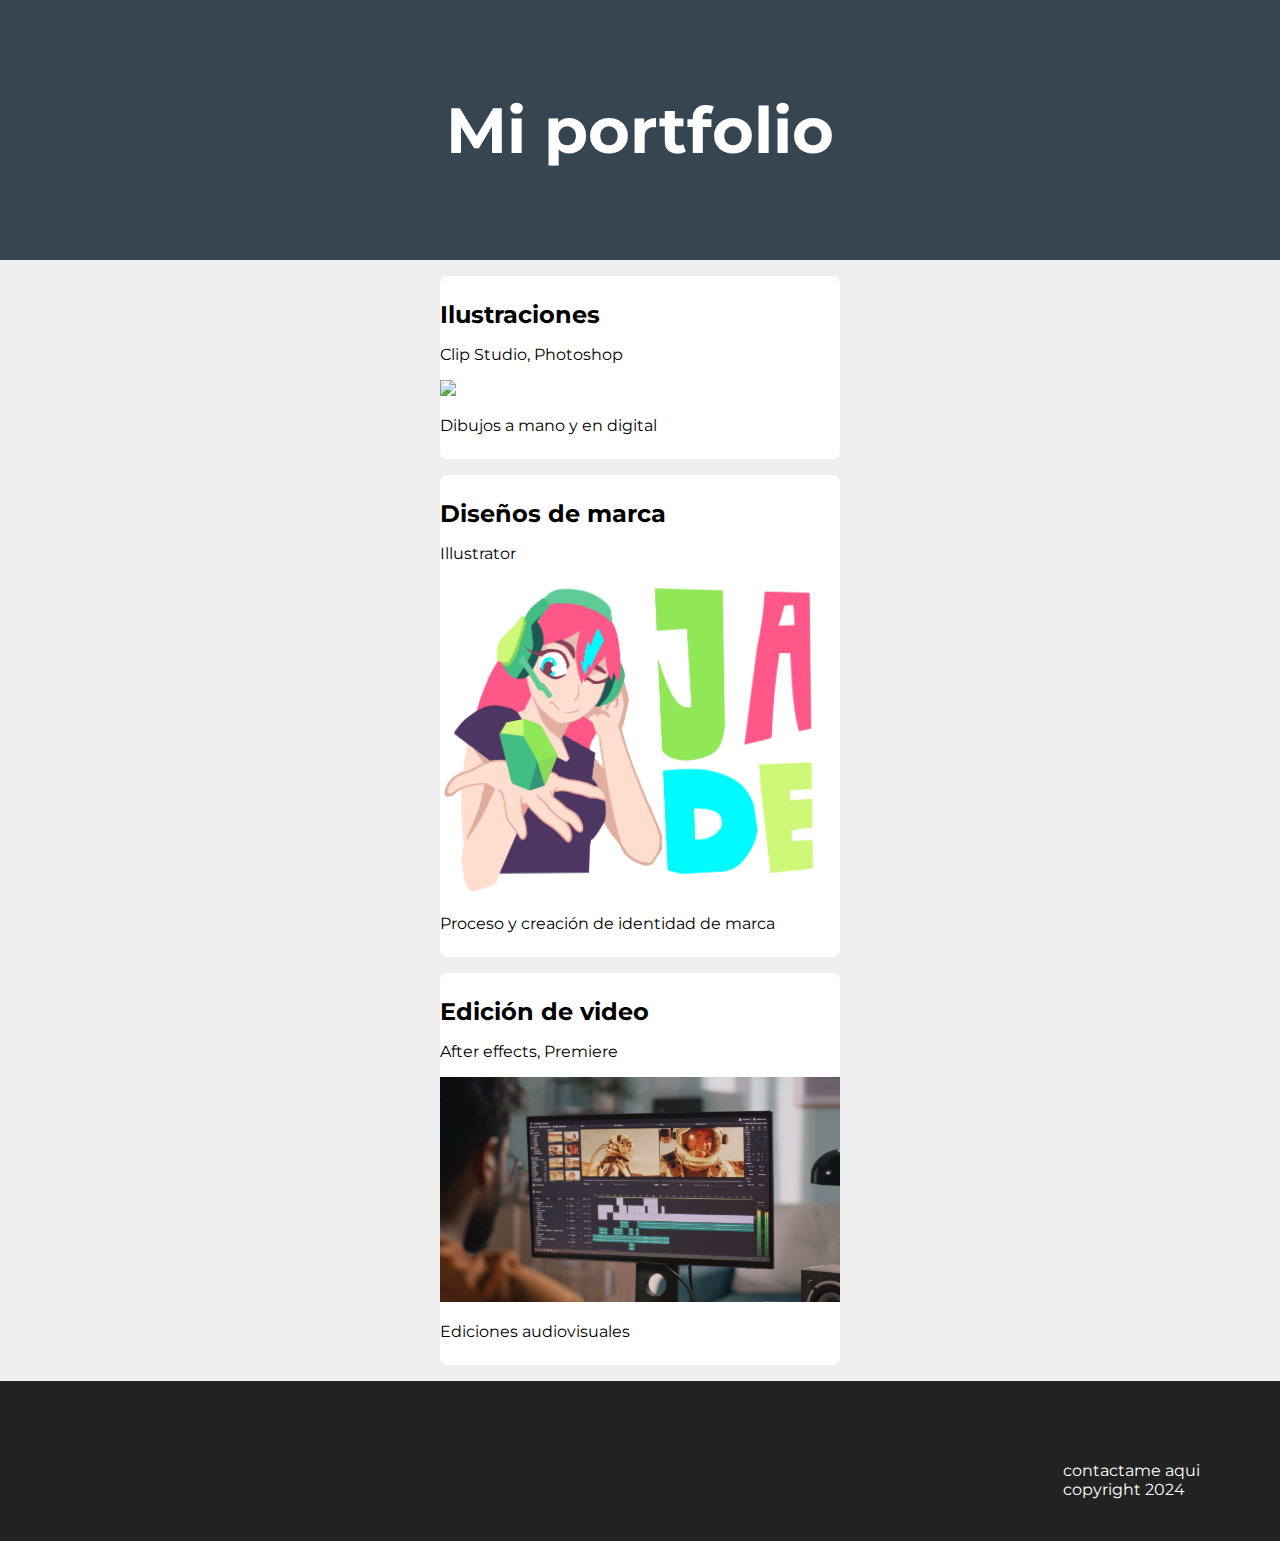
==== WEB/index.html @ 69479064 "Initial commit" ====
<!DOCTYPE html>
<html lang="en">
<head>
    <meta charset="UTF-8">
    <meta name="viewport" content="width=device-width, initial-scale=1.0">
    <title>Document</title>
    <link rel="preconnect" href="https://fonts.googleapis.com">
    <link rel="preconnect" href="https://fonts.gstatic.com" crossorigin>
    <link href="https://fonts.googleapis.com/css2?family=Montserrat:ital,wght@0,100..900;1,100..900&display=swap" rel="stylesheet">
    <link rel="stylesheet" href="css/style.css">
    <style>
        /* Estilos CSS específicos para index.html */
        a {
            text-decoration: none;
            color: inherit;
            cursor: pointer;
        }

        a:hover {
            color: inherit;
        }
    </style>
</head>
<body>
    <header id="titulo">
        <h1>Mi portfolio</h1>
    </header>
    <section class="container">
        <article class="post" onclick="window.location.href='seccion1/ilustraciones.html';">
            <h2>Ilustraciones</h2>
            <p>Clip Studio, Photoshop</p>
            <img src="img/ilustracion.png" width="400" />
            <p>Dibujos a mano y en digital</p>
        </article>
        <article class="post" onclick="window.location.href='seccion2/disenos_de_marca.html';">
            <h2>Diseños de marca</h2>
            <p>Illustrator</p>
            </h2>
            <img src="img/marca.png" width="400" />
            <p>Proceso y creación de identidad de marca</p>
        </article>
        <article class="post" onclick="window.location.href='seccion3/edicion_de_video.html';">
            <h2>Edición de video</h2>
            <p>After effects, Premiere</p>
            <img src="img/video.jpg" width="400" />
            <p>Ediciones audiovisuales</p>
        </article>
    </section>
    <footer>
        <section>
            <a href="mailto:mirandapm@gmail.com">contactame aqui</a>
            <p>copyright 2024</p>
        </section>
    </footer>
</body>
</html>
---- WEB/css/style.css ----
html {
  font-family: "Montserrat", sans-serif;
  font-optical-sizing: auto;
  font-weight: weight;
  font-style: normal;
}
body {
    margin: 0;
    background-color: #efefef;
}

header {
    background-color: #364552;
    color: white;
    padding: 3rem 2rem;
}

header h1 {
    font-size: 4rem;
    text-align: center;
}

.container {
    width: 400px;
    margin: 0 auto;
}

section article h2, section article p {
    margin: 1rem 0;
}

footer {
    background-color: #222;
    padding: 5rem;
    color: #fff;
}

footer section {
    float: right;
}

footer p {
    margin: 0;
}

footer a {
    transition: color 0.3s ease;
    color: #fff;
    text-decoration: none;
}

footer a:hover {
    color: cornflowerblue;
}

section article {
    transition: box-shadow 0.3s ease;
    background-color: white;
    margin: 1rem 0;
    border-radius: 0.5rem;
    padding: 0.5rem 0;
    cursor: pointer; 
}
s
section article:hover {
    box-shadow: 0 0.1rem 0.4rem rgba(0,0,0,0.3)
}
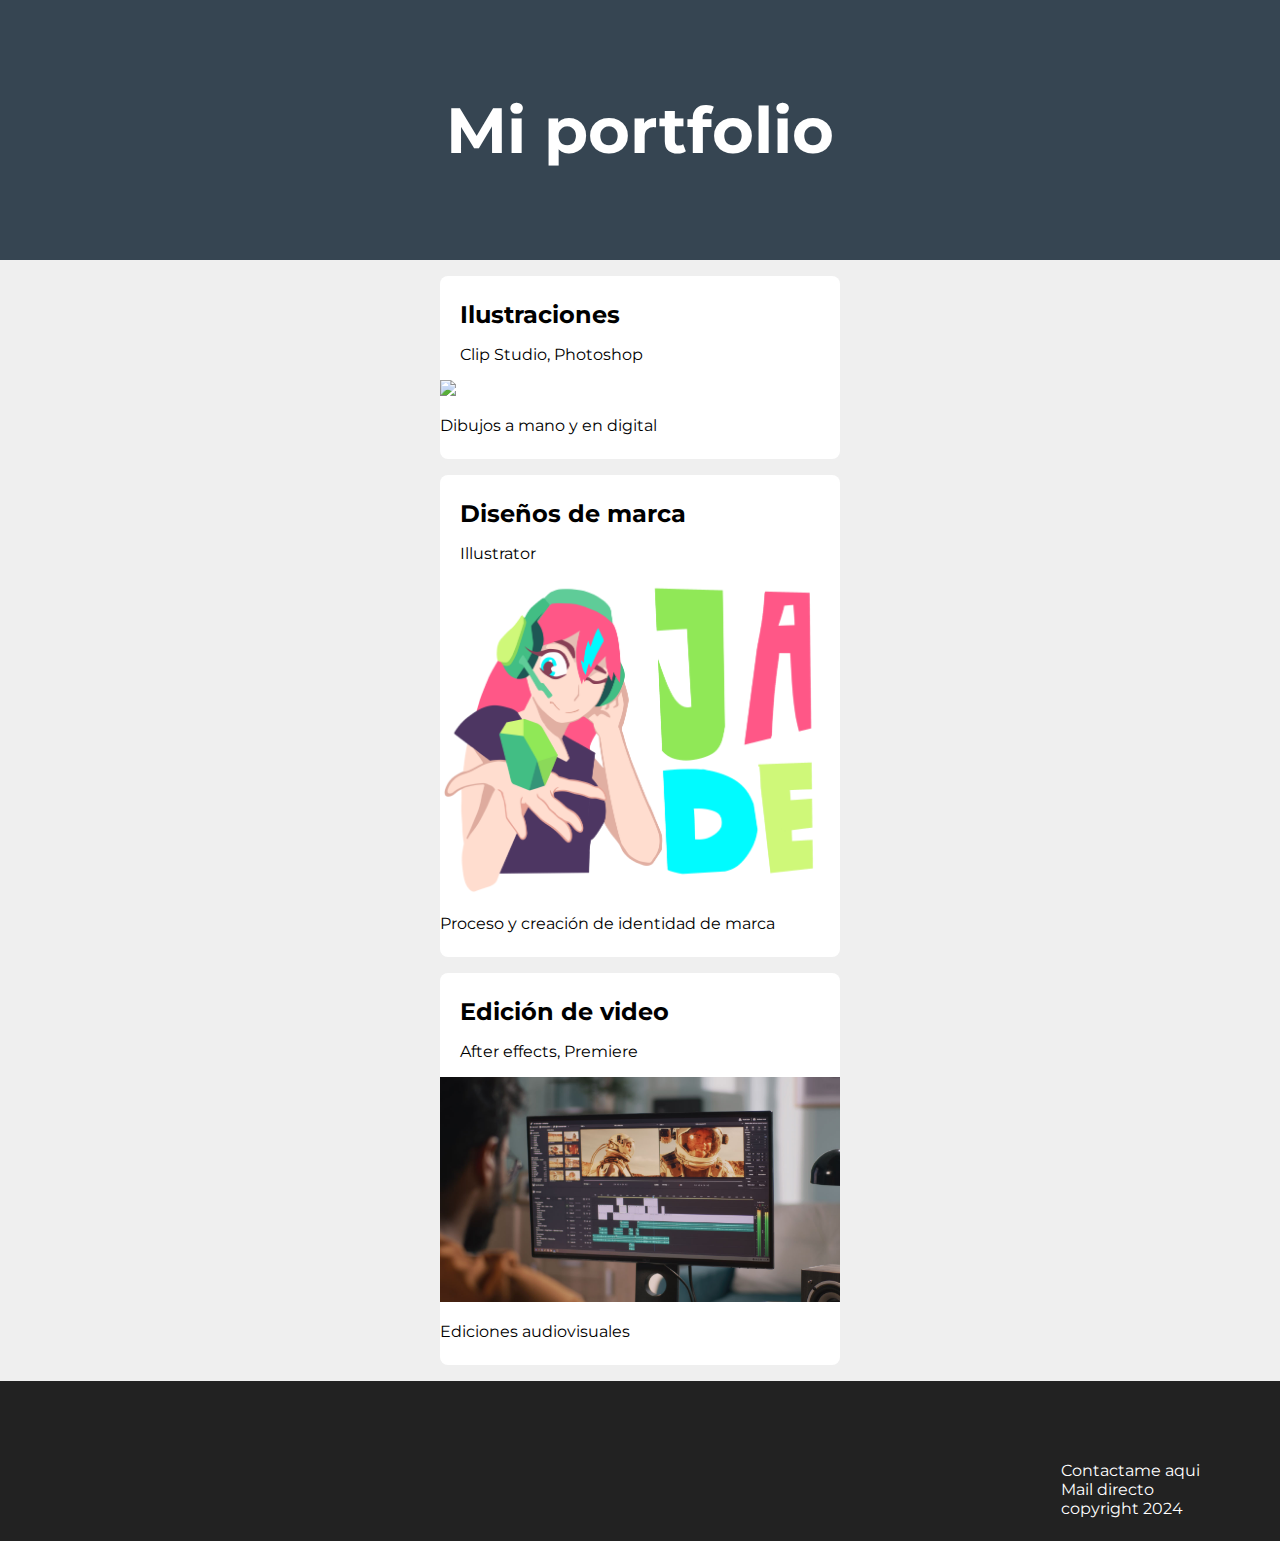
==== commit f89292fb: "add" ====
--- a/WEB/index.html
+++ b/WEB/index.html
@@ -48,7 +48,8 @@
     </section>
     <footer>
         <section>
-            <a href="mailto:mirandapm@gmail.com">contactame aqui</a>
+            <a href="../WEB/contacto/contacto.html">Contactame aqui</a> <br>
+            <a href="mailto:mirandapm@gmail.com">Mail directo</a>
             <p>copyright 2024</p>
         </section>
     </footer>
--- a/WEB/css/style.css
+++ b/WEB/css/style.css
@@ -1,10 +1,8 @@
-html {
-  font-family: "Montserrat", sans-serif;
-  font-optical-sizing: auto;
-  font-weight: weight;
-  font-style: normal;
-}
 body {
+    font-family: "Montserrat", sans-serif;
+    font-optical-sizing: auto;
+    font-weight: weight;
+    font-style: normal;
     margin: 0;
     background-color: #efefef;
 }
@@ -22,11 +20,21 @@
 
 .container {
     width: 400px;
-    margin: 0 auto;
+    margin: 1rem auto;
 }
 
-section article h2, section article p {
-    margin: 1rem 0;
+section article h2 {
+    margin: 1rem 0; /* Ajuste aquí para agregar margen top y bottom */
+}
+
+/* Ajuste de margen o padding para los elementos <h2> que contienen ciertos textos */
+section article h2 {
+    margin-left: 20px; /* Margen hacia la derecha */
+}
+
+/* Ajuste de margen o padding para los elementos <p> que siguen a los elementos <h2> con ciertos textos */
+section article h2 + p {
+    margin-left: 20px; /* Margen hacia la derecha */
 }
 
 footer {
@@ -61,7 +69,15 @@
     padding: 0.5rem 0;
     cursor: pointer; 
 }
-s
+
 section article:hover {
     box-shadow: 0 0.1rem 0.4rem rgba(0,0,0,0.3)
+}
+
+.contacto {
+    display: flex;
+    flex-direction: column;
+    align-items: center;
+    text-align: left;
+    margin: 1rem;
 }